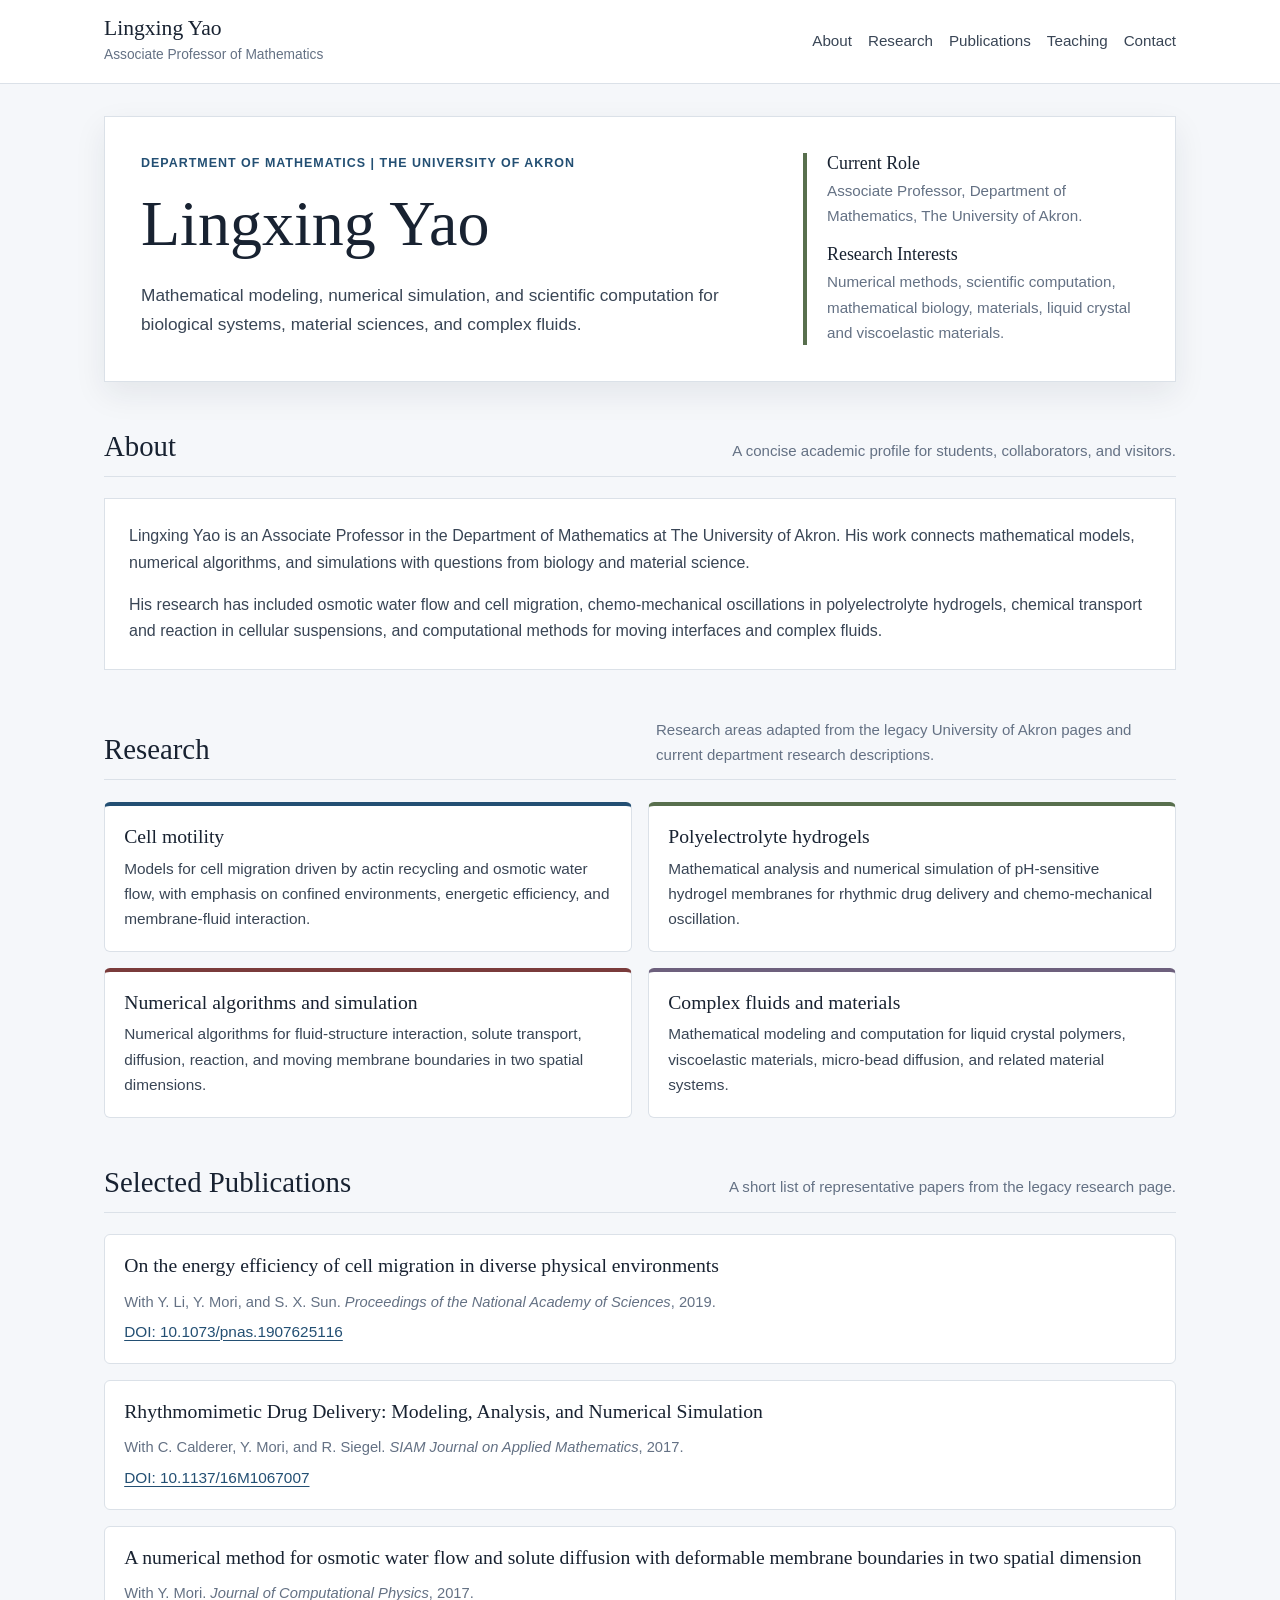
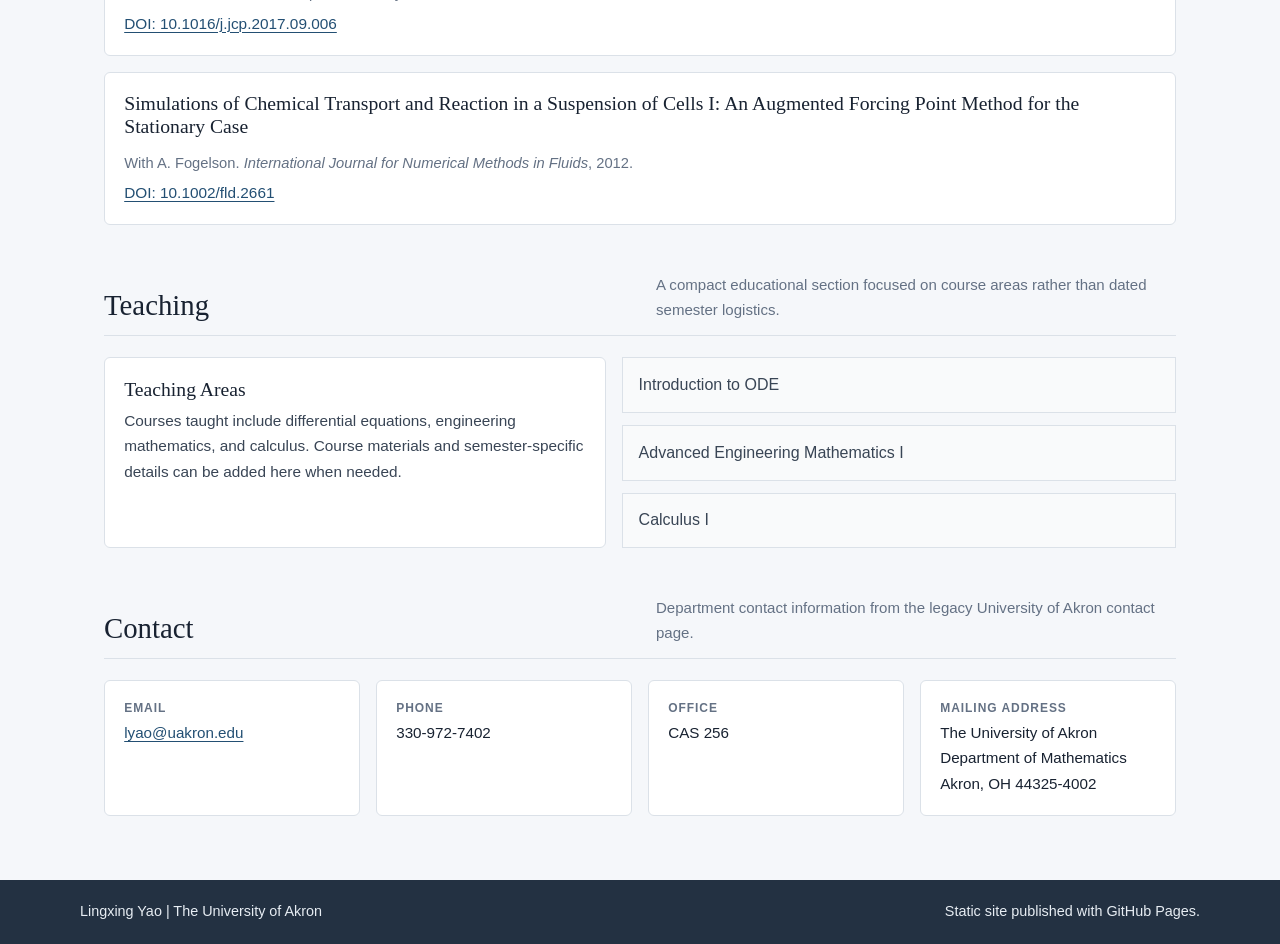
==== index.html @ 011e1e4d "Redesign personal homepage" ====
<!DOCTYPE html>
<html lang="en">
<head>
  <meta charset="UTF-8">
  <meta name="viewport" content="width=device-width, initial-scale=1.0">
  <meta name="description" content="Academic website for Lingxing Yao, Associate Professor in the Department of Mathematics at The University of Akron.">
  <title>Lingxing Yao | Mathematics</title>
  <style>
    :root {
      --ink: #182231;
      --text: #394555;
      --muted: #647184;
      --line: #dbe1e8;
      --paper: #ffffff;
      --bg: #f5f7fa;
      --navy: #234f73;
      --green: #586f4d;
      --maroon: #7a3b3b;
      --focus: #a65f2b;
      --shadow: 0 12px 30px rgba(24, 34, 49, 0.08);
    }

    * {
      box-sizing: border-box;
    }

    html {
      scroll-behavior: smooth;
    }

    body {
      margin: 0;
      background: var(--bg);
      color: var(--text);
      font-family: Arial, Helvetica, sans-serif;
      font-size: 16px;
      line-height: 1.65;
    }

    a {
      color: var(--navy);
      text-decoration-thickness: 1px;
      text-underline-offset: 3px;
    }

    a:hover {
      color: var(--maroon);
    }

    a:focus-visible,
    button:focus-visible {
      outline: 3px solid var(--focus);
      outline-offset: 3px;
    }

    h1,
    h2,
    h3 {
      color: var(--ink);
      font-family: Georgia, "Times New Roman", serif;
      font-weight: 500;
      line-height: 1.18;
      margin: 0;
    }

    p {
      margin: 0;
    }

    .site-header {
      background: var(--paper);
      border-bottom: 1px solid var(--line);
      position: sticky;
      top: 0;
      z-index: 10;
    }

    .header-inner {
      align-items: center;
      display: flex;
      gap: 1.25rem;
      justify-content: space-between;
      margin: 0 auto;
      max-width: 1120px;
      padding: 1rem 1.5rem;
    }

    .brand {
      min-width: 12rem;
    }

    .brand a {
      color: var(--ink);
      text-decoration: none;
    }

    .brand-name {
      display: block;
      font-family: Georgia, "Times New Roman", serif;
      font-size: 1.35rem;
      line-height: 1.2;
    }

    .brand-role {
      color: var(--muted);
      display: block;
      font-size: 0.86rem;
      margin-top: 0.15rem;
    }

    .site-nav {
      align-items: center;
      display: flex;
      flex-wrap: wrap;
      gap: 0.45rem 1rem;
      justify-content: flex-end;
    }

    .site-nav a {
      border-bottom: 2px solid transparent;
      color: var(--text);
      font-size: 0.95rem;
      padding: 0.25rem 0;
      text-decoration: none;
    }

    .site-nav a:hover {
      border-bottom-color: var(--green);
      color: var(--ink);
    }

    main {
      margin: 0 auto;
      max-width: 1120px;
      padding: 2rem 1.5rem 4rem;
    }

    .hero {
      background: var(--paper);
      border: 1px solid var(--line);
      box-shadow: var(--shadow);
      display: grid;
      gap: 2rem;
      grid-template-columns: minmax(0, 1.5fr) minmax(260px, 0.8fr);
      padding: 2.25rem;
    }

    .eyebrow {
      color: var(--navy);
      font-size: 0.78rem;
      font-weight: 700;
      letter-spacing: 0.08em;
      margin-bottom: 0.75rem;
      text-transform: uppercase;
    }

    .hero h1 {
      font-size: clamp(2.2rem, 5vw, 4.25rem);
      max-width: 12ch;
    }

    .hero-summary {
      color: var(--text);
      font-size: 1.08rem;
      margin-top: 1.25rem;
      max-width: 680px;
    }

    .hero-meta {
      border-left: 4px solid var(--green);
      display: flex;
      flex-direction: column;
      gap: 1rem;
      padding-left: 1.25rem;
    }

    .meta-group h2 {
      font-size: 1.12rem;
      margin-bottom: 0.25rem;
    }

    .meta-group p {
      color: var(--muted);
      font-size: 0.95rem;
    }

    .section {
      padding-top: 3rem;
    }

    .section-header {
      align-items: end;
      border-bottom: 1px solid var(--line);
      display: flex;
      gap: 1rem;
      justify-content: space-between;
      margin-bottom: 1.35rem;
      padding-bottom: 0.75rem;
    }

    .section-header h2 {
      font-size: 1.8rem;
    }

    .section-note {
      color: var(--muted);
      font-size: 0.94rem;
      max-width: 520px;
    }

    .about-panel {
      background: var(--paper);
      border: 1px solid var(--line);
      padding: 1.5rem;
    }

    .about-panel p + p {
      margin-top: 1rem;
    }

    .research-grid {
      display: grid;
      gap: 1rem;
      grid-template-columns: repeat(2, minmax(0, 1fr));
    }

    .research-card,
    .publication,
    .teaching-card,
    .contact-card {
      background: var(--paper);
      border: 1px solid var(--line);
      border-radius: 6px;
      padding: 1.2rem;
    }

    .research-card {
      border-top: 4px solid var(--navy);
    }

    .research-card:nth-child(2) {
      border-top-color: var(--green);
    }

    .research-card:nth-child(3) {
      border-top-color: var(--maroon);
    }

    .research-card:nth-child(4) {
      border-top-color: #6d607d;
    }

    .research-card h3,
    .publication h3,
    .teaching-card h3 {
      font-size: 1.23rem;
      margin-bottom: 0.45rem;
    }

    .research-card p,
    .publication p,
    .teaching-card p {
      color: var(--text);
      font-size: 0.96rem;
    }

    .publication-list {
      display: grid;
      gap: 1rem;
    }

    .publication {
      display: grid;
      gap: 0.3rem;
    }

    .publication .venue {
      color: var(--muted);
      font-size: 0.92rem;
    }

    .teaching-layout {
      display: grid;
      gap: 1rem;
      grid-template-columns: minmax(0, 0.95fr) minmax(0, 1.05fr);
    }

    .course-list {
      display: grid;
      gap: 0.75rem;
      margin: 0;
      padding: 0;
    }

    .course-list li {
      background: #f9fafb;
      border: 1px solid var(--line);
      list-style: none;
      padding: 0.85rem 1rem;
    }

    .contact-layout {
      display: grid;
      gap: 1rem;
      grid-template-columns: repeat(4, minmax(0, 1fr));
    }

    .contact-card h3 {
      color: var(--muted);
      font-family: Arial, Helvetica, sans-serif;
      font-size: 0.75rem;
      font-weight: 700;
      letter-spacing: 0.08em;
      margin: 0 0 0.35rem;
      text-transform: uppercase;
    }

    .contact-card p {
      color: var(--ink);
      font-size: 0.95rem;
    }

    .site-footer {
      background: #233142;
      color: #e7edf3;
      font-size: 0.9rem;
      padding: 1.25rem 1.5rem;
    }

    .footer-inner {
      display: flex;
      flex-wrap: wrap;
      gap: 0.75rem 1.5rem;
      justify-content: space-between;
      margin: 0 auto;
      max-width: 1120px;
    }

    @media (max-width: 820px) {
      .header-inner,
      .section-header {
        align-items: flex-start;
        flex-direction: column;
      }

      .site-nav {
        justify-content: flex-start;
      }

      .hero,
      .research-grid,
      .teaching-layout,
      .contact-layout {
        grid-template-columns: 1fr;
      }

      .hero {
        padding: 1.5rem;
      }

      .hero h1 {
        max-width: none;
      }
    }

    @media (max-width: 520px) {
      main {
        padding: 1.25rem 1rem 3rem;
      }

      .header-inner {
        padding: 0.85rem 1rem;
      }

      .site-header {
        position: static;
      }

      .site-nav {
        gap: 0.35rem 0.8rem;
      }

      .section {
        padding-top: 2.25rem;
      }
    }
  </style>
</head>
<body>
  <header class="site-header">
    <div class="header-inner">
      <div class="brand">
        <a href="#top" aria-label="Lingxing Yao home">
          <span class="brand-name">Lingxing Yao</span>
          <span class="brand-role">Associate Professor of Mathematics</span>
        </a>
      </div>
      <nav class="site-nav" aria-label="Primary navigation">
        <a href="#about">About</a>
        <a href="#research">Research</a>
        <a href="#publications">Publications</a>
        <a href="#teaching">Teaching</a>
        <a href="#contact">Contact</a>
      </nav>
    </div>
  </header>

  <main id="top">
    <section class="hero" aria-labelledby="hero-title">
      <div>
        <p class="eyebrow">Department of Mathematics | The University of Akron</p>
        <h1 id="hero-title">Lingxing Yao</h1>
        <p class="hero-summary">
          Mathematical modeling, numerical simulation, and scientific computation for biological systems,
          material sciences, and complex fluids.
        </p>
      </div>
      <aside class="hero-meta" aria-label="Academic profile summary">
        <div class="meta-group">
          <h2>Current Role</h2>
          <p>Associate Professor, Department of Mathematics, The University of Akron.</p>
        </div>
        <div class="meta-group">
          <h2>Research Interests</h2>
          <p>Numerical methods, scientific computation, mathematical biology, materials, liquid crystal and viscoelastic materials.</p>
        </div>
      </aside>
    </section>

    <section class="section" id="about" aria-labelledby="about-title">
      <div class="section-header">
        <h2 id="about-title">About</h2>
        <p class="section-note">A concise academic profile for students, collaborators, and visitors.</p>
      </div>
      <div class="about-panel">
        <p>
          Lingxing Yao is an Associate Professor in the Department of Mathematics at The University of Akron.
          His work connects mathematical models, numerical algorithms, and simulations with questions from
          biology and material science.
        </p>
        <p>
          His research has included osmotic water flow and cell migration, chemo-mechanical oscillations in
          polyelectrolyte hydrogels, chemical transport and reaction in cellular suspensions, and computational
          methods for moving interfaces and complex fluids.
        </p>
      </div>
    </section>

    <section class="section" id="research" aria-labelledby="research-title">
      <div class="section-header">
        <h2 id="research-title">Research</h2>
        <p class="section-note">Research areas adapted from the legacy University of Akron pages and current department research descriptions.</p>
      </div>
      <div class="research-grid">
        <article class="research-card">
          <h3>Cell motility</h3>
          <p>
            Models for cell migration driven by actin recycling and osmotic water flow, with emphasis on
            confined environments, energetic efficiency, and membrane-fluid interaction.
          </p>
        </article>
        <article class="research-card">
          <h3>Polyelectrolyte hydrogels</h3>
          <p>
            Mathematical analysis and numerical simulation of pH-sensitive hydrogel membranes for rhythmic
            drug delivery and chemo-mechanical oscillation.
          </p>
        </article>
        <article class="research-card">
          <h3>Numerical algorithms and simulation</h3>
          <p>
            Numerical algorithms for fluid-structure interaction, solute transport, diffusion, reaction, and
            moving membrane boundaries in two spatial dimensions.
          </p>
        </article>
        <article class="research-card">
          <h3>Complex fluids and materials</h3>
          <p>
            Mathematical modeling and computation for liquid crystal polymers, viscoelastic materials,
            micro-bead diffusion, and related material systems.
          </p>
        </article>
      </div>
    </section>

    <section class="section" id="publications" aria-labelledby="publications-title">
      <div class="section-header">
        <h2 id="publications-title">Selected Publications</h2>
        <p class="section-note">A short list of representative papers from the legacy research page.</p>
      </div>
      <div class="publication-list">
        <article class="publication">
          <h3>On the energy efficiency of cell migration in diverse physical environments</h3>
          <p class="venue">With Y. Li, Y. Mori, and S. X. Sun. <em>Proceedings of the National Academy of Sciences</em>, 2019.</p>
          <p><a href="https://doi.org/10.1073/pnas.1907625116">DOI: 10.1073/pnas.1907625116</a></p>
        </article>
        <article class="publication">
          <h3>Rhythmomimetic Drug Delivery: Modeling, Analysis, and Numerical Simulation</h3>
          <p class="venue">With C. Calderer, Y. Mori, and R. Siegel. <em>SIAM Journal on Applied Mathematics</em>, 2017.</p>
          <p><a href="https://epubs.siam.org/doi/abs/10.1137/16M1067007">DOI: 10.1137/16M1067007</a></p>
        </article>
        <article class="publication">
          <h3>A numerical method for osmotic water flow and solute diffusion with deformable membrane boundaries in two spatial dimension</h3>
          <p class="venue">With Y. Mori. <em>Journal of Computational Physics</em>, 2017.</p>
          <p><a href="https://doi.org/10.1016/j.jcp.2017.09.006">DOI: 10.1016/j.jcp.2017.09.006</a></p>
        </article>
        <article class="publication">
          <h3>Simulations of Chemical Transport and Reaction in a Suspension of Cells I: An Augmented Forcing Point Method for the Stationary Case</h3>
          <p class="venue">With A. Fogelson. <em>International Journal for Numerical Methods in Fluids</em>, 2012.</p>
          <p><a href="https://doi.org/10.1002/fld.2661">DOI: 10.1002/fld.2661</a></p>
        </article>
      </div>
    </section>

    <section class="section" id="teaching" aria-labelledby="teaching-title">
      <div class="section-header">
        <h2 id="teaching-title">Teaching</h2>
        <p class="section-note">A compact educational section focused on course areas rather than dated semester logistics.</p>
      </div>
      <div class="teaching-layout">
        <article class="teaching-card">
          <h3>Teaching Areas</h3>
          <p>
            Courses taught include differential equations, engineering mathematics, and calculus. Course
            materials and semester-specific details can be added here when needed.
          </p>
        </article>
        <ul class="course-list" aria-label="Representative courses">
          <li>Introduction to ODE</li>
          <li>Advanced Engineering Mathematics I</li>
          <li>Calculus I</li>
        </ul>
      </div>
    </section>

    <section class="section" id="contact" aria-labelledby="contact-title">
      <div class="section-header">
        <h2 id="contact-title">Contact</h2>
        <p class="section-note">Department contact information from the legacy University of Akron contact page.</p>
      </div>
      <div class="contact-layout">
        <article class="contact-card">
          <h3>Email</h3>
          <p><a href="mailto:lyao@uakron.edu">lyao@uakron.edu</a></p>
        </article>
        <article class="contact-card">
          <h3>Phone</h3>
          <p>330-972-7402</p>
        </article>
        <article class="contact-card">
          <h3>Office</h3>
          <p>CAS 256</p>
        </article>
        <article class="contact-card">
          <h3>Mailing Address</h3>
          <p>The University of Akron<br>Department of Mathematics<br>Akron, OH 44325-4002</p>
        </article>
      </div>
    </section>
  </main>

  <footer class="site-footer">
    <div class="footer-inner">
      <span>Lingxing Yao | The University of Akron</span>
      <span>Static site published with GitHub Pages.</span>
    </div>
  </footer>
</body>
</html>
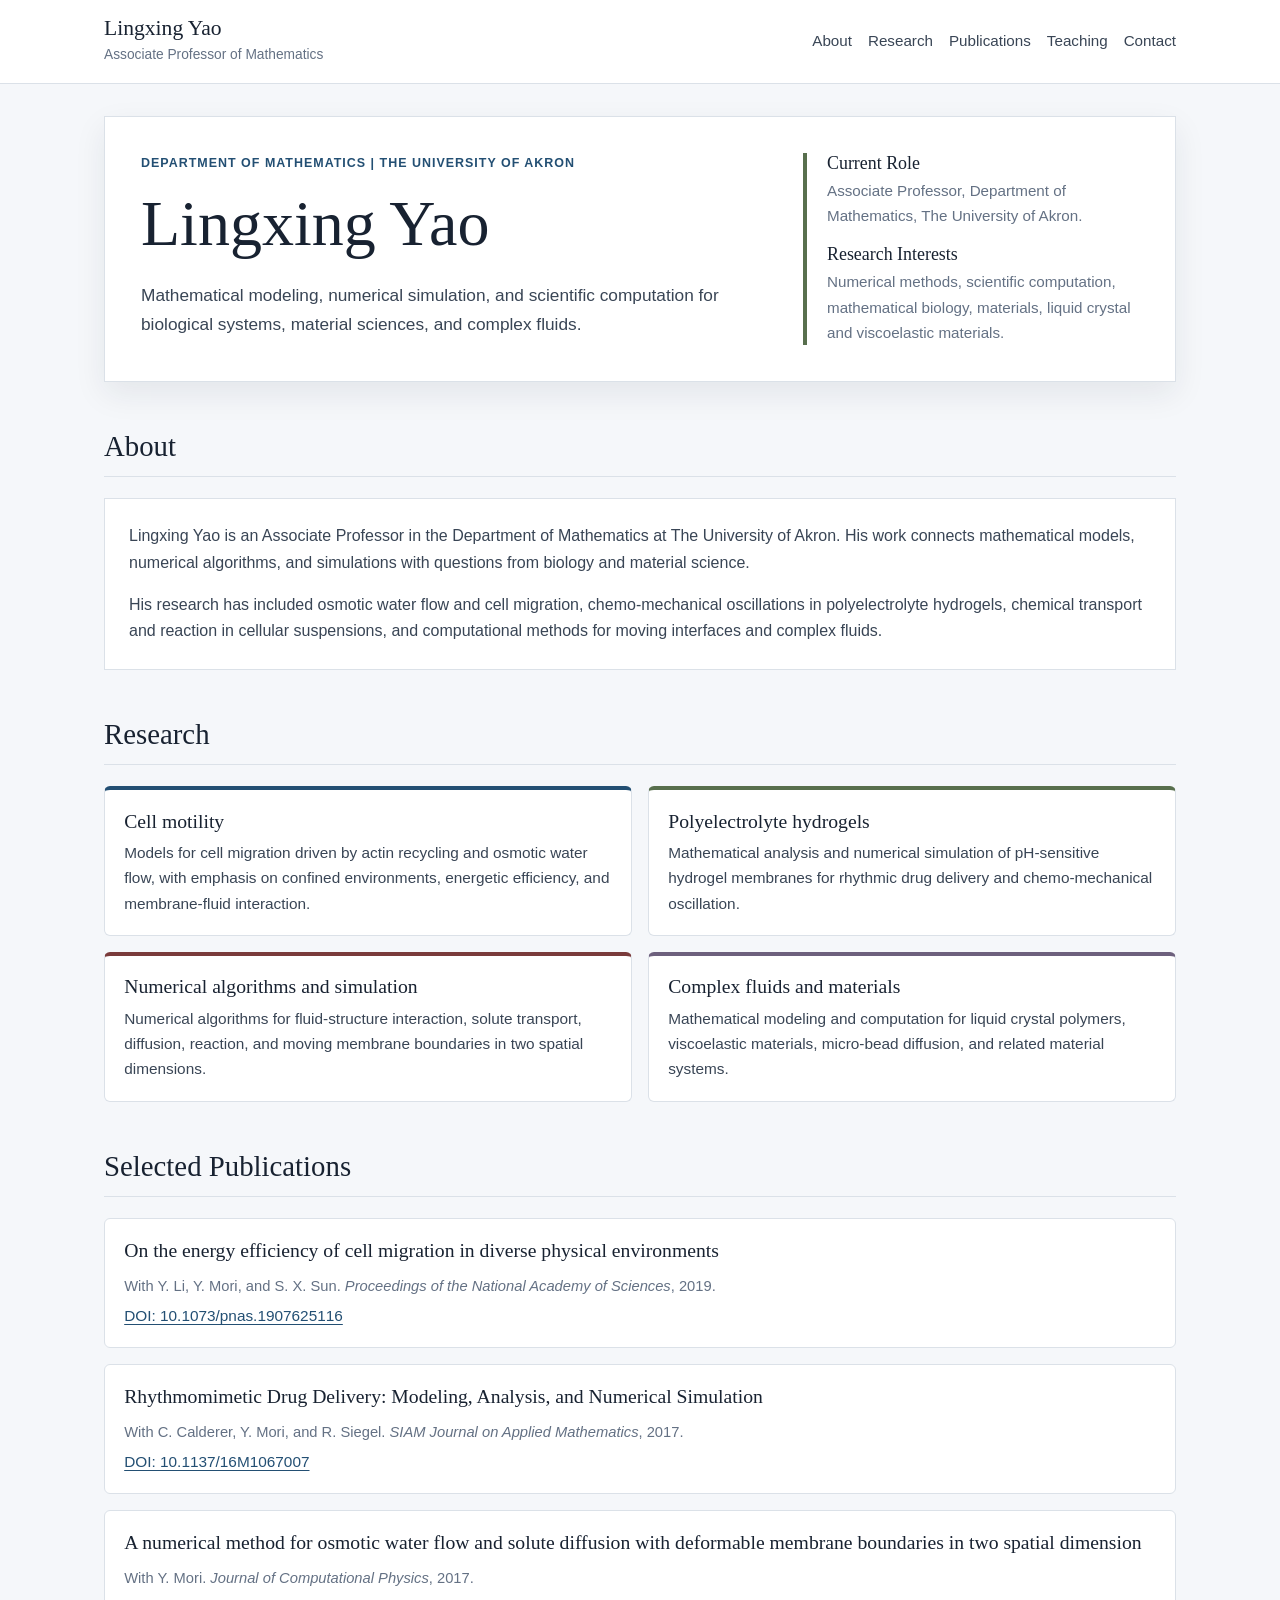
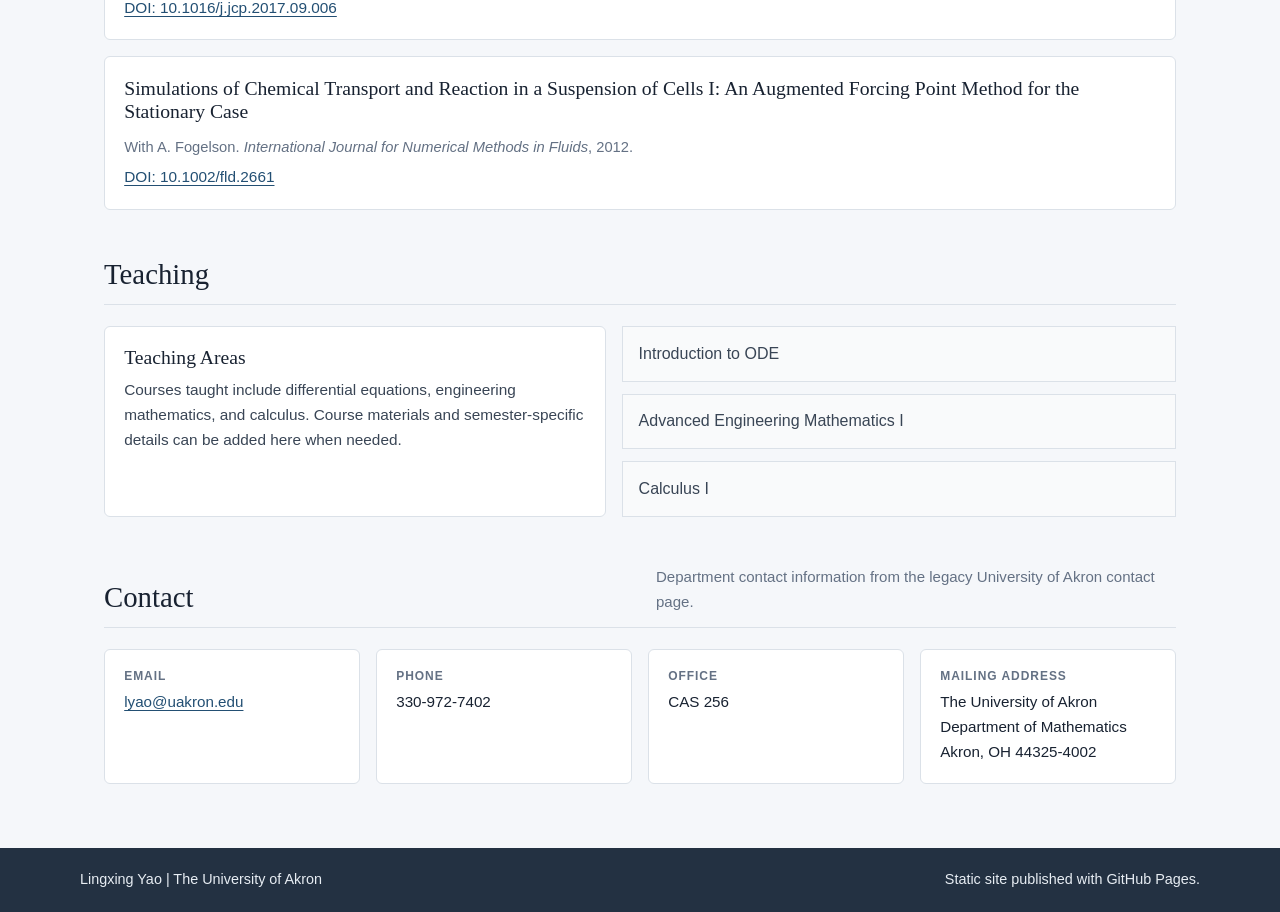
==== commit 2e176533: "Resolve site merge conflicts" ====
--- a/index.html
+++ b/index.html
@@ -430,7 +430,7 @@
     <section class="section" id="about" aria-labelledby="about-title">
       <div class="section-header">
         <h2 id="about-title">About</h2>
-        <p class="section-note">A concise academic profile for students, collaborators, and visitors.</p>
+        <p class="section-note"></p>
       </div>
       <div class="about-panel">
         <p>
@@ -449,7 +449,7 @@
     <section class="section" id="research" aria-labelledby="research-title">
       <div class="section-header">
         <h2 id="research-title">Research</h2>
-        <p class="section-note">Research areas adapted from the legacy University of Akron pages and current department research descriptions.</p>
+        <p class="section-note"></p>
       </div>
       <div class="research-grid">
         <article class="research-card">
@@ -486,7 +486,7 @@
     <section class="section" id="publications" aria-labelledby="publications-title">
       <div class="section-header">
         <h2 id="publications-title">Selected Publications</h2>
-        <p class="section-note">A short list of representative papers from the legacy research page.</p>
+        <p class="section-note"></p>
       </div>
       <div class="publication-list">
         <article class="publication">
@@ -515,7 +515,7 @@
     <section class="section" id="teaching" aria-labelledby="teaching-title">
       <div class="section-header">
         <h2 id="teaching-title">Teaching</h2>
-        <p class="section-note">A compact educational section focused on course areas rather than dated semester logistics.</p>
+        <p class="section-note"></p>
       </div>
       <div class="teaching-layout">
         <article class="teaching-card">
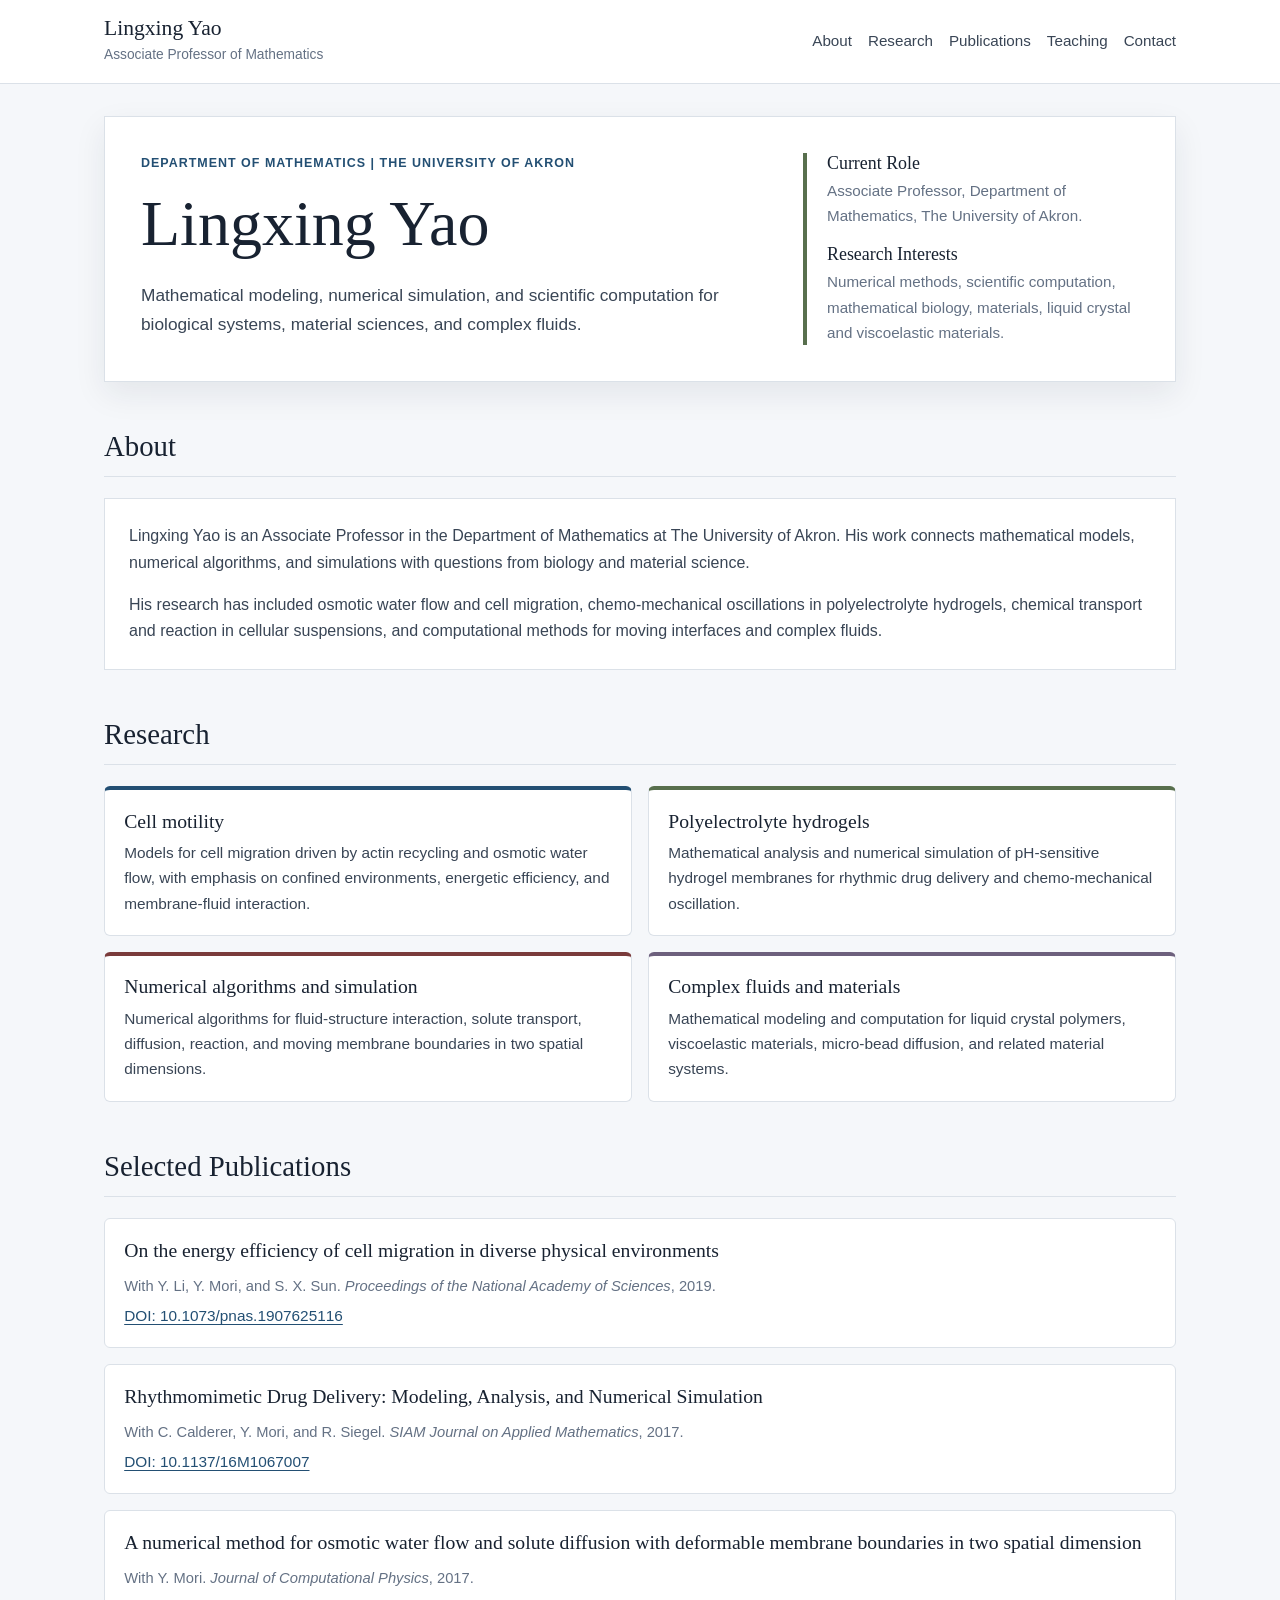
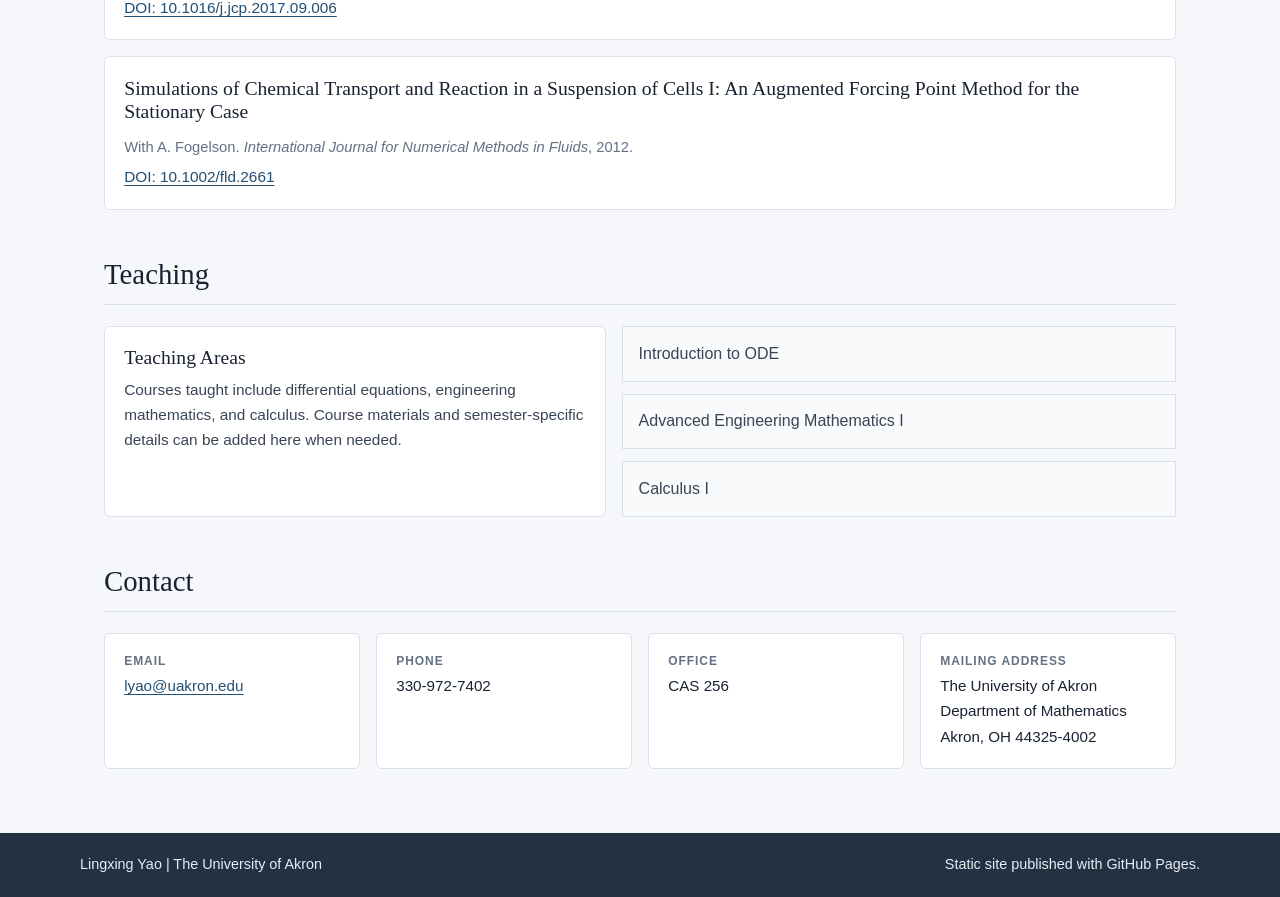
==== commit b09b4fe6: "Resolve site merge conflicts" ====
--- a/index.html
+++ b/index.html
@@ -536,7 +536,7 @@
     <section class="section" id="contact" aria-labelledby="contact-title">
       <div class="section-header">
         <h2 id="contact-title">Contact</h2>
-        <p class="section-note">Department contact information from the legacy University of Akron contact page.</p>
+        <p class="section-note"></p>
       </div>
       <div class="contact-layout">
         <article class="contact-card">
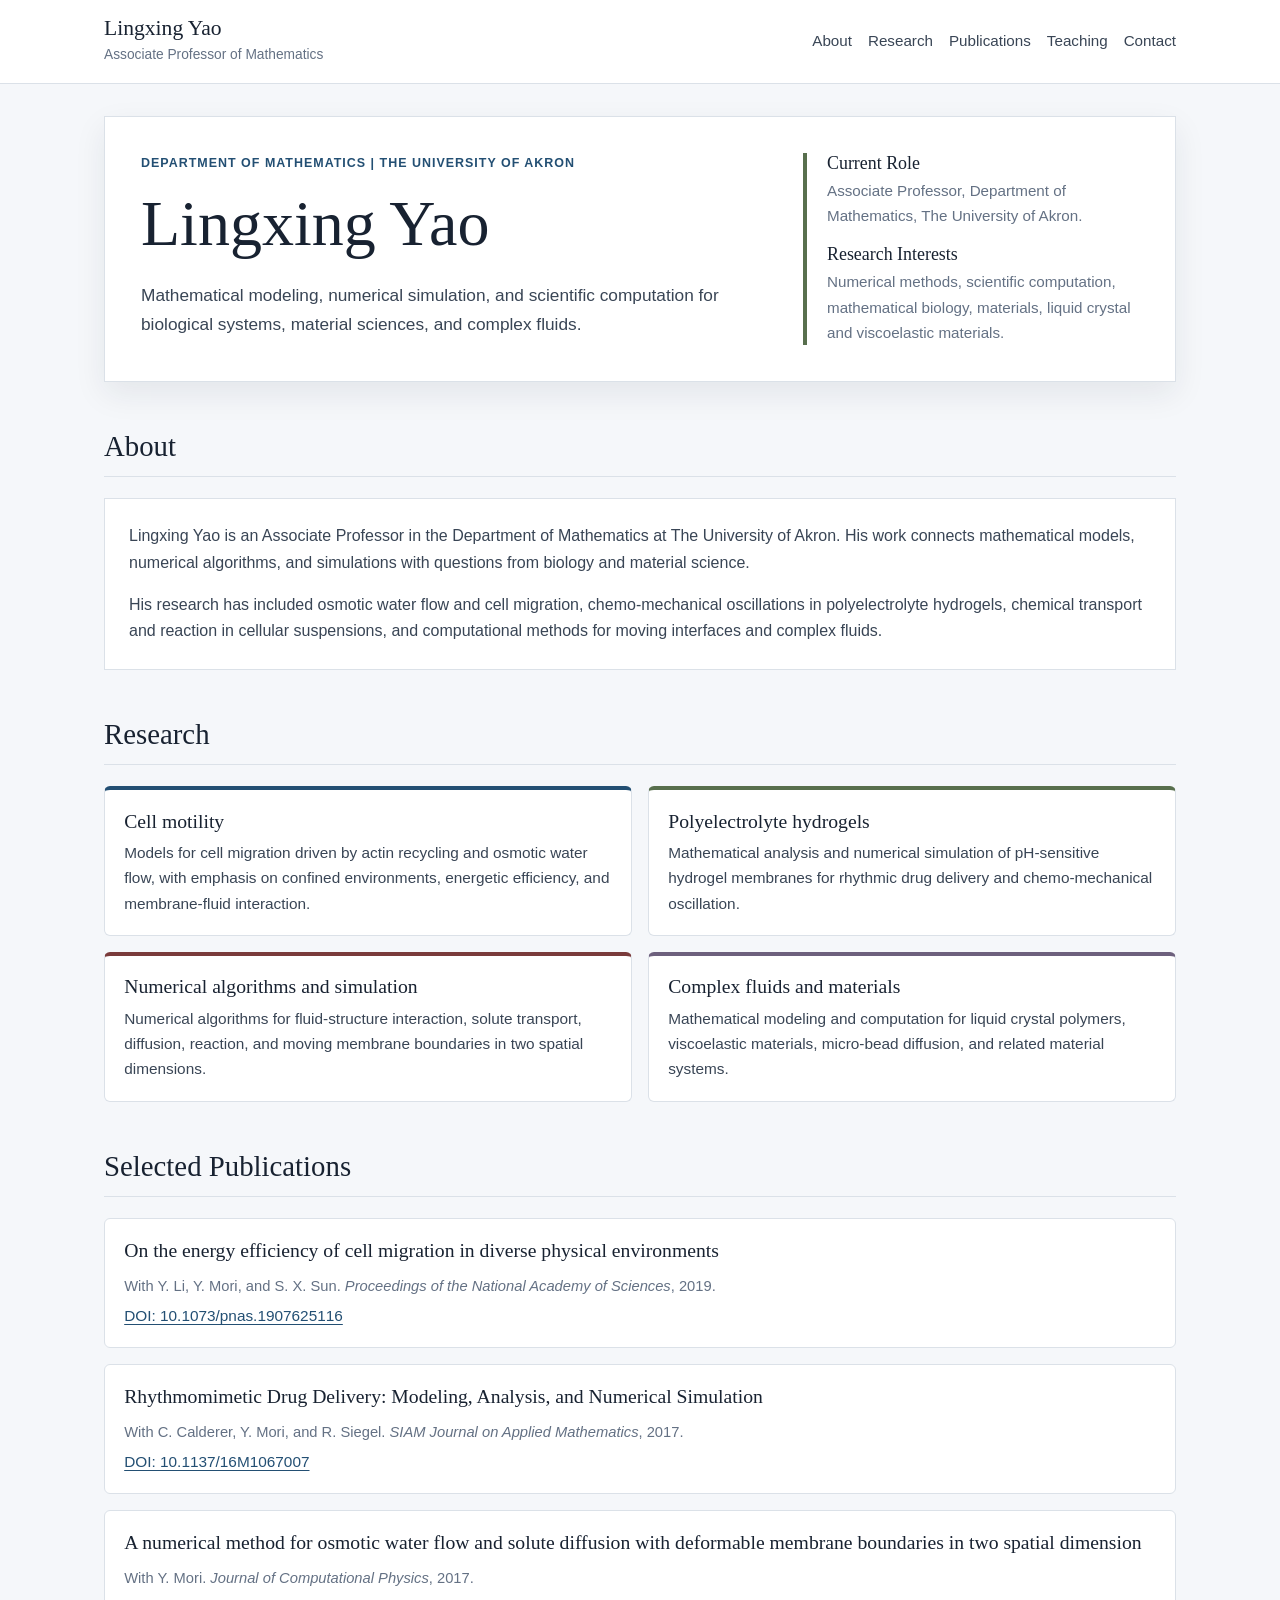
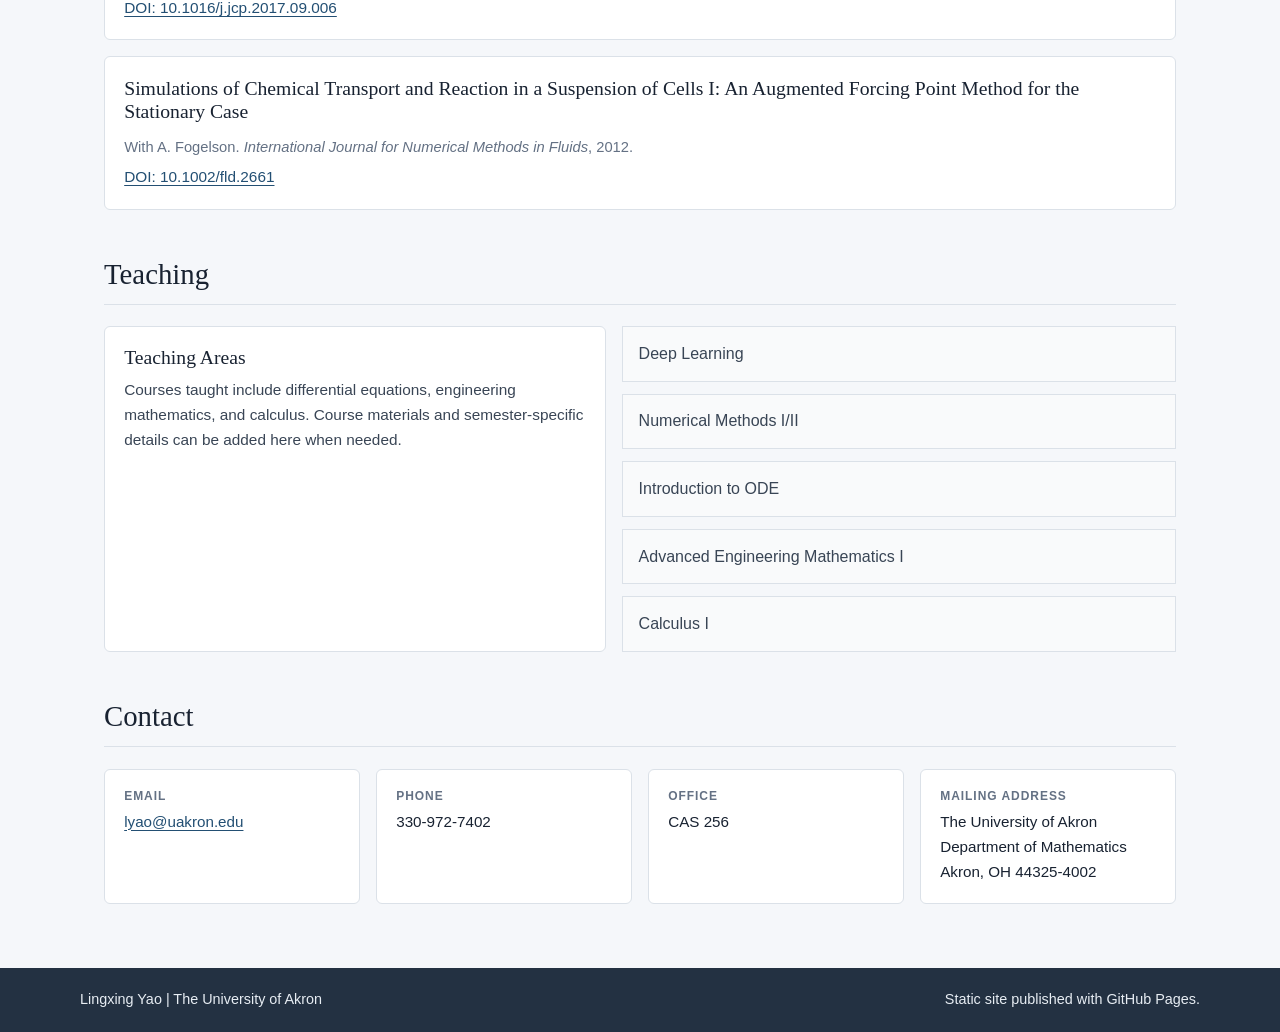
==== commit 3cbca03b: "Resolve site merge conflicts" ====
--- a/index.html
+++ b/index.html
@@ -526,6 +526,8 @@
           </p>
         </article>
         <ul class="course-list" aria-label="Representative courses">
+          <li>Deep Learning</li>
+          <li>Numerical Methods I/II</li>
           <li>Introduction to ODE</li>
           <li>Advanced Engineering Mathematics I</li>
           <li>Calculus I</li>
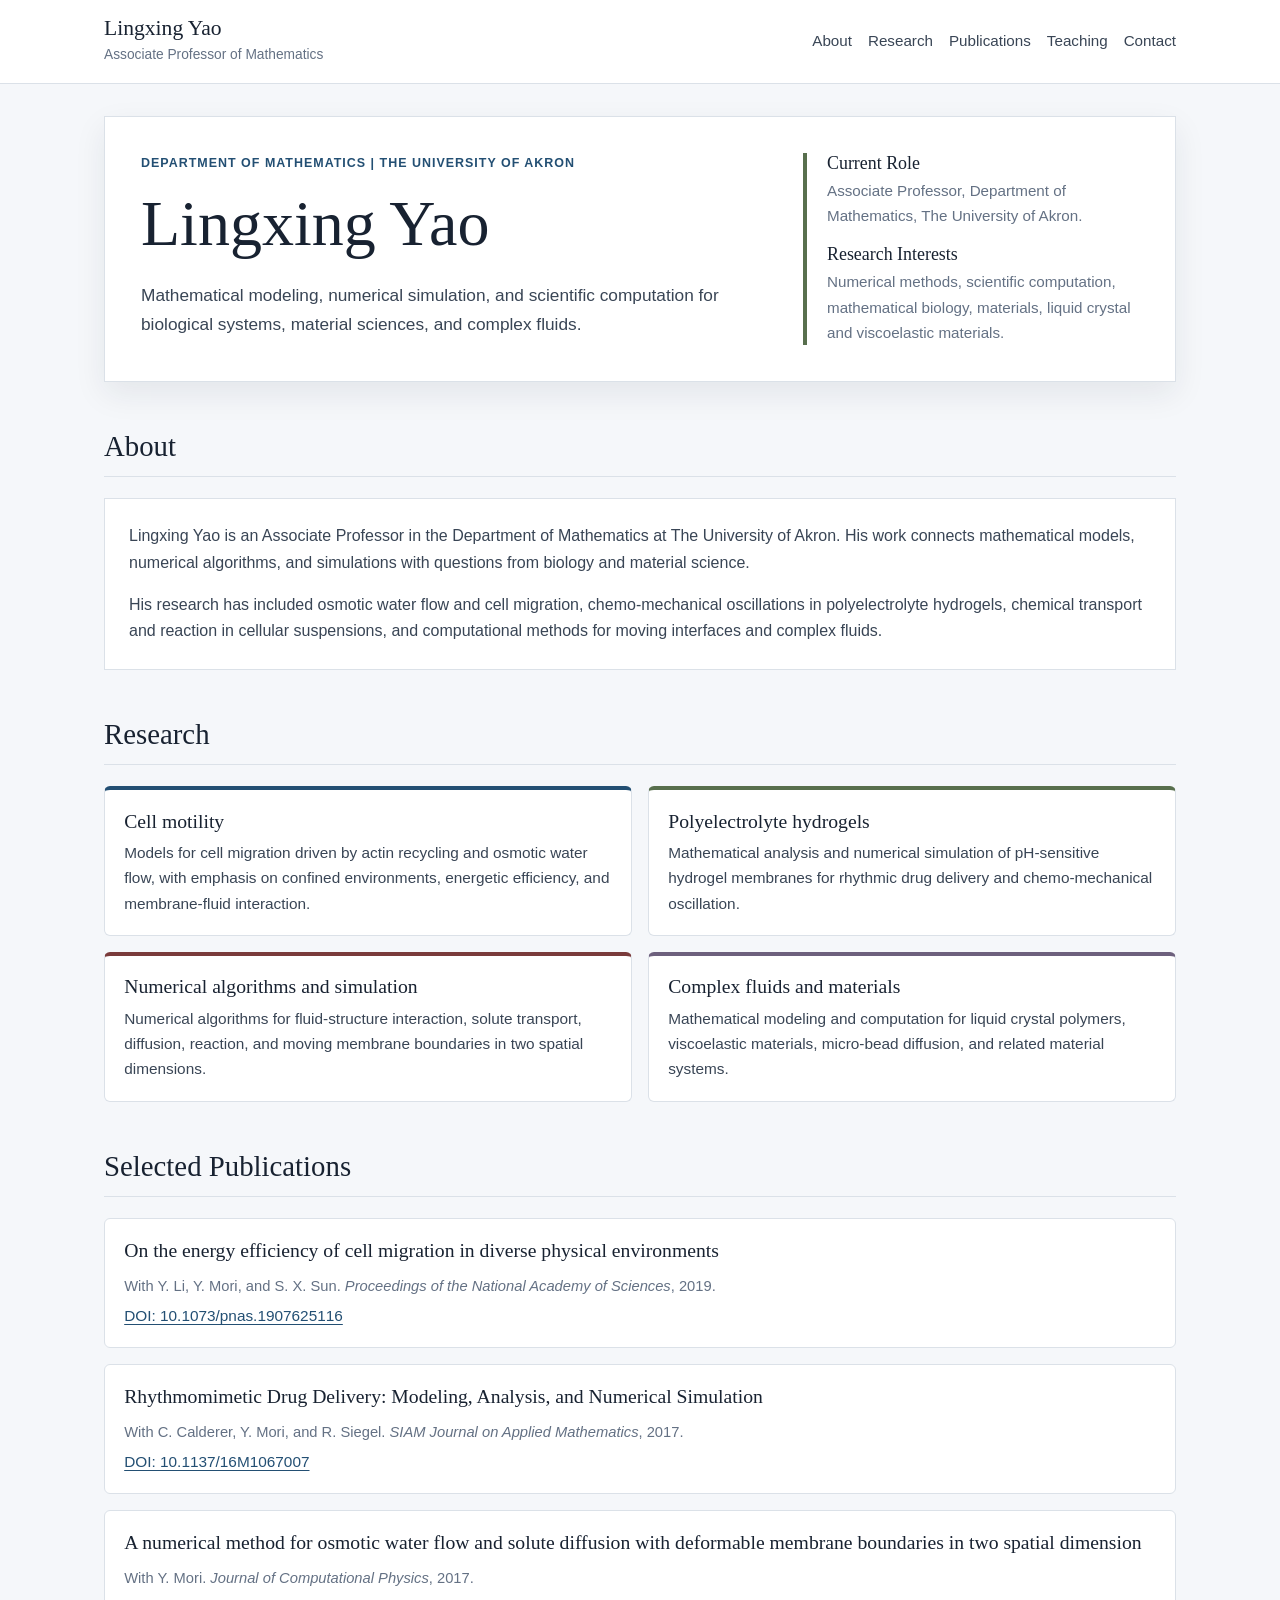
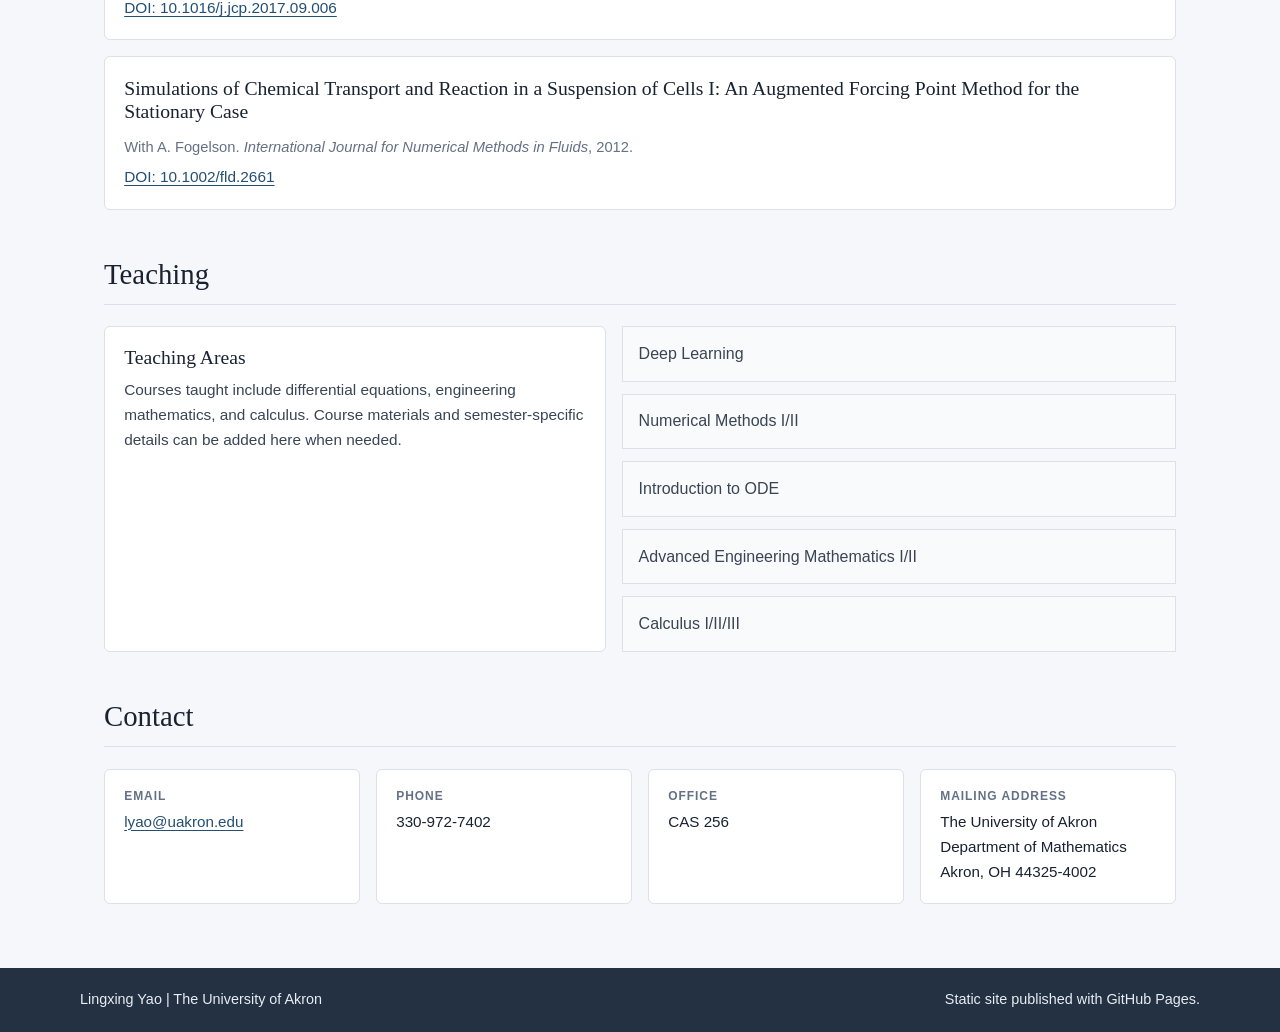
==== commit 0aa2ced9: "Resolve site merge conflicts" ====
--- a/index.html
+++ b/index.html
@@ -529,8 +529,8 @@
           <li>Deep Learning</li>
           <li>Numerical Methods I/II</li>
           <li>Introduction to ODE</li>
-          <li>Advanced Engineering Mathematics I</li>
-          <li>Calculus I</li>
+          <li>Advanced Engineering Mathematics I/II</li>
+          <li>Calculus I/II/III</li>
         </ul>
       </div>
     </section>
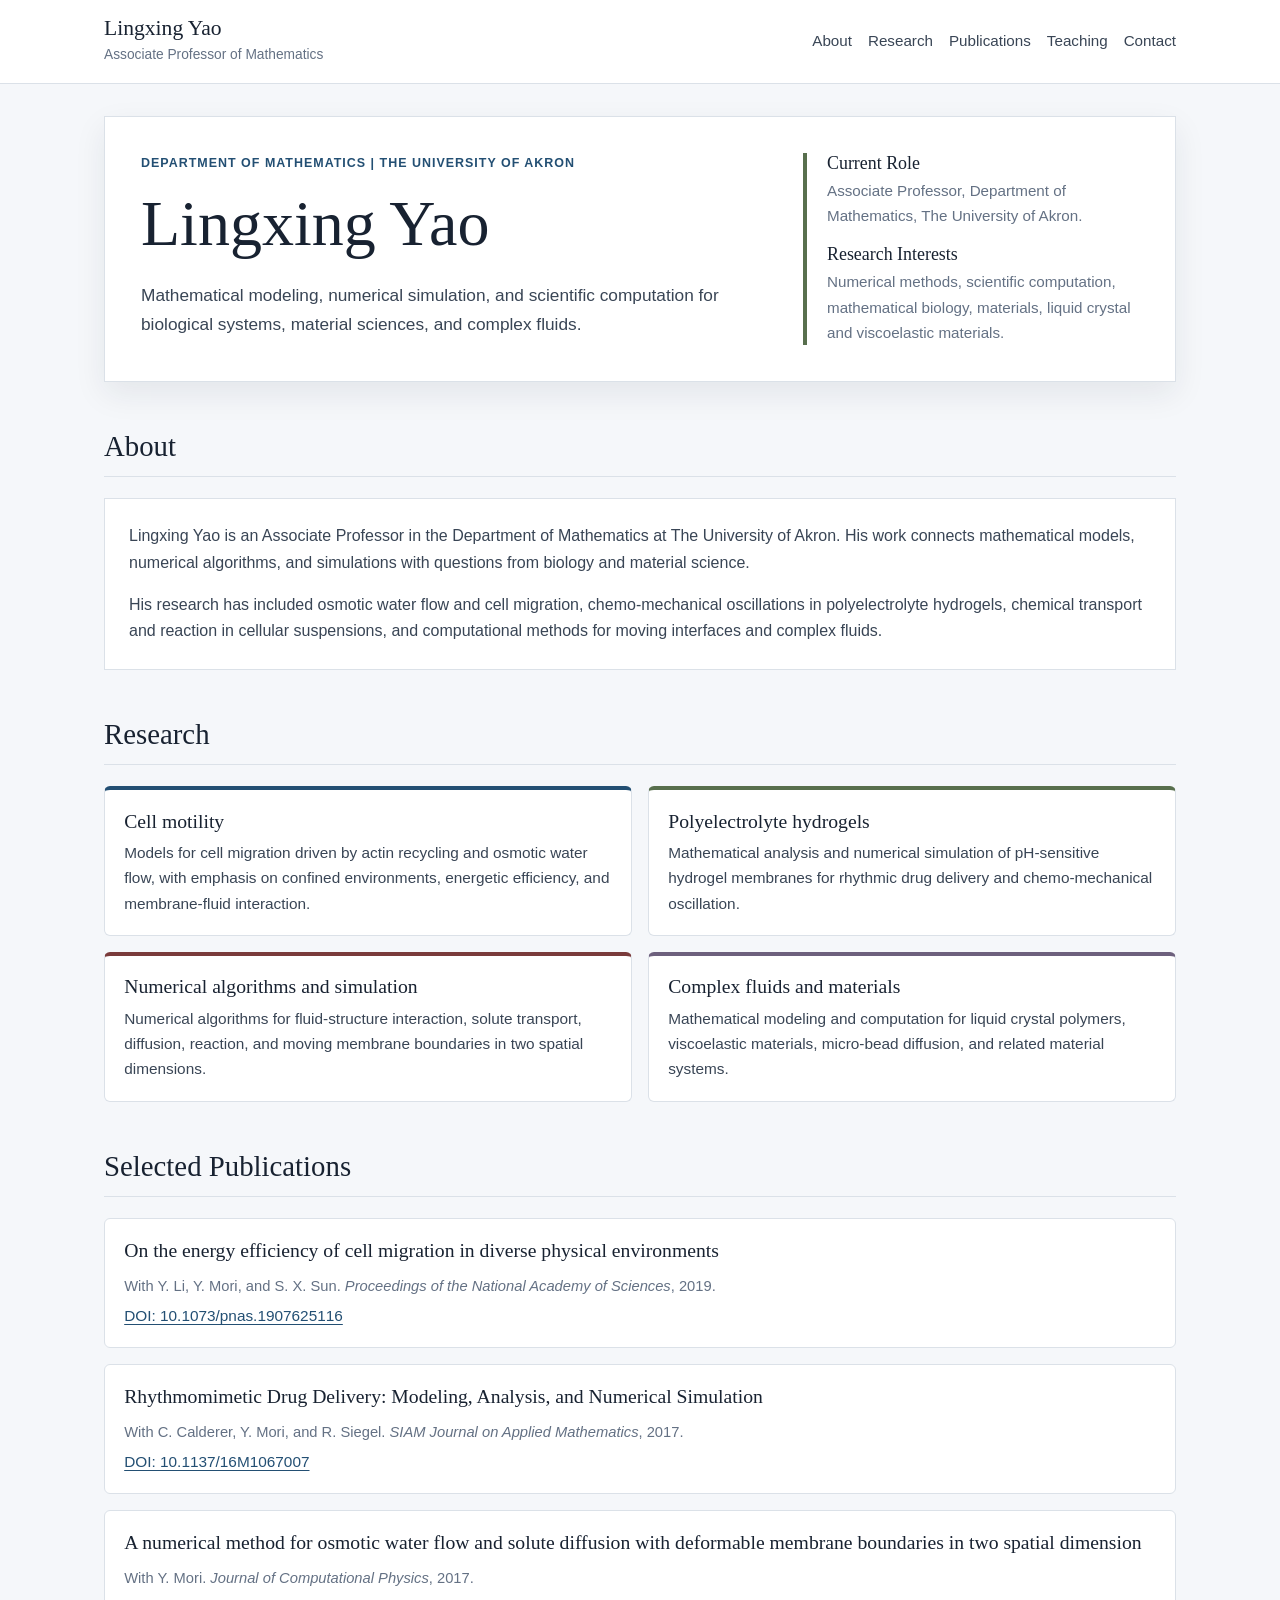
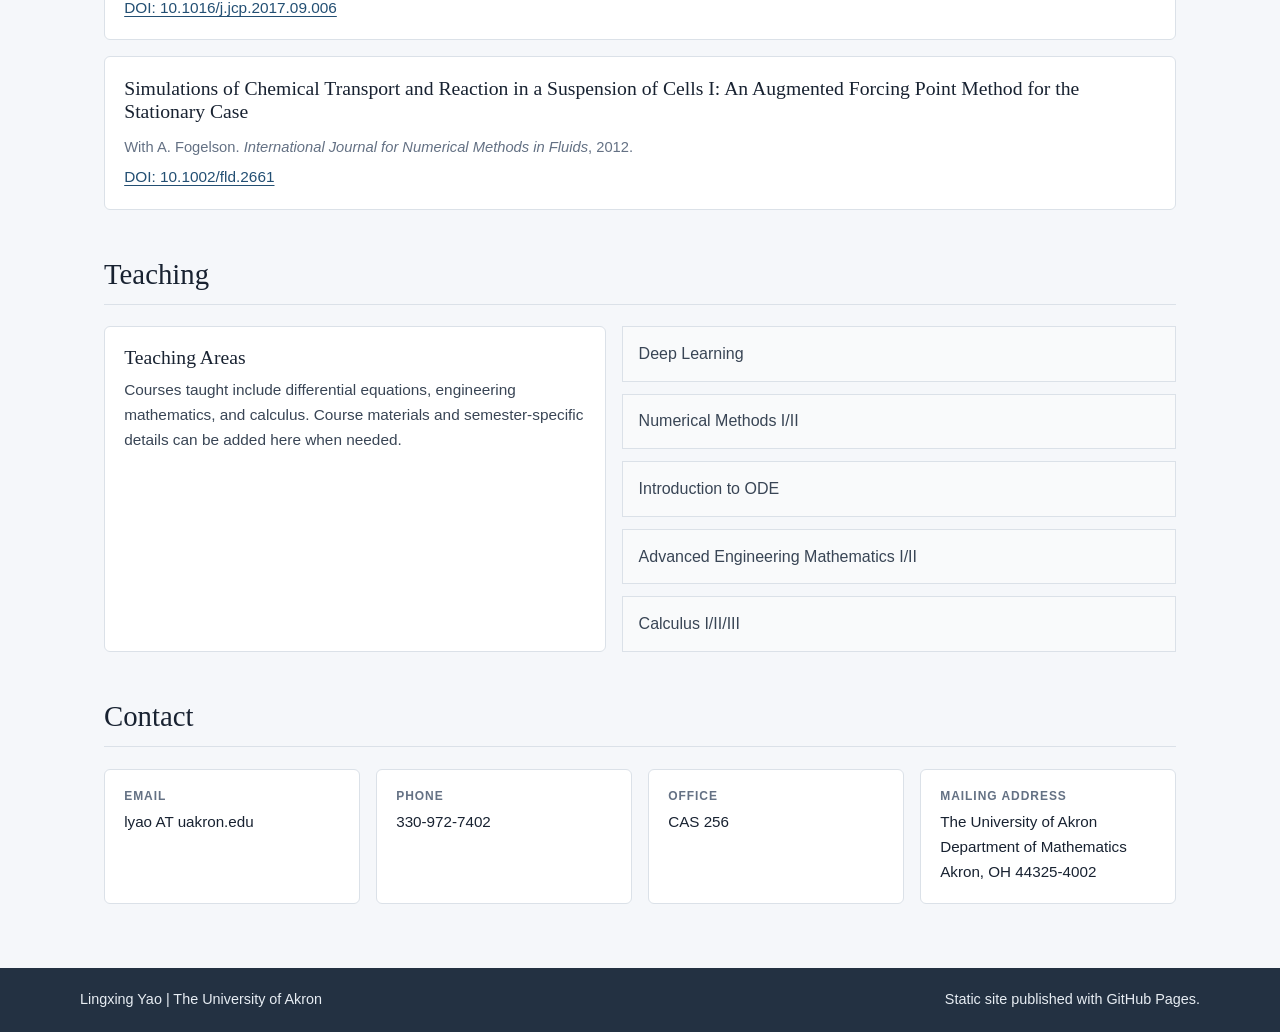
==== commit 5b0f1525: "Resolve site merge conflicts" ====
--- a/index.html
+++ b/index.html
@@ -543,7 +543,7 @@
       <div class="contact-layout">
         <article class="contact-card">
           <h3>Email</h3>
-          <p><a href="mailto:lyao@uakron.edu">lyao@uakron.edu</a></p>
+          <p>lyao AT uakron.edu</p>
         </article>
         <article class="contact-card">
           <h3>Phone</h3>
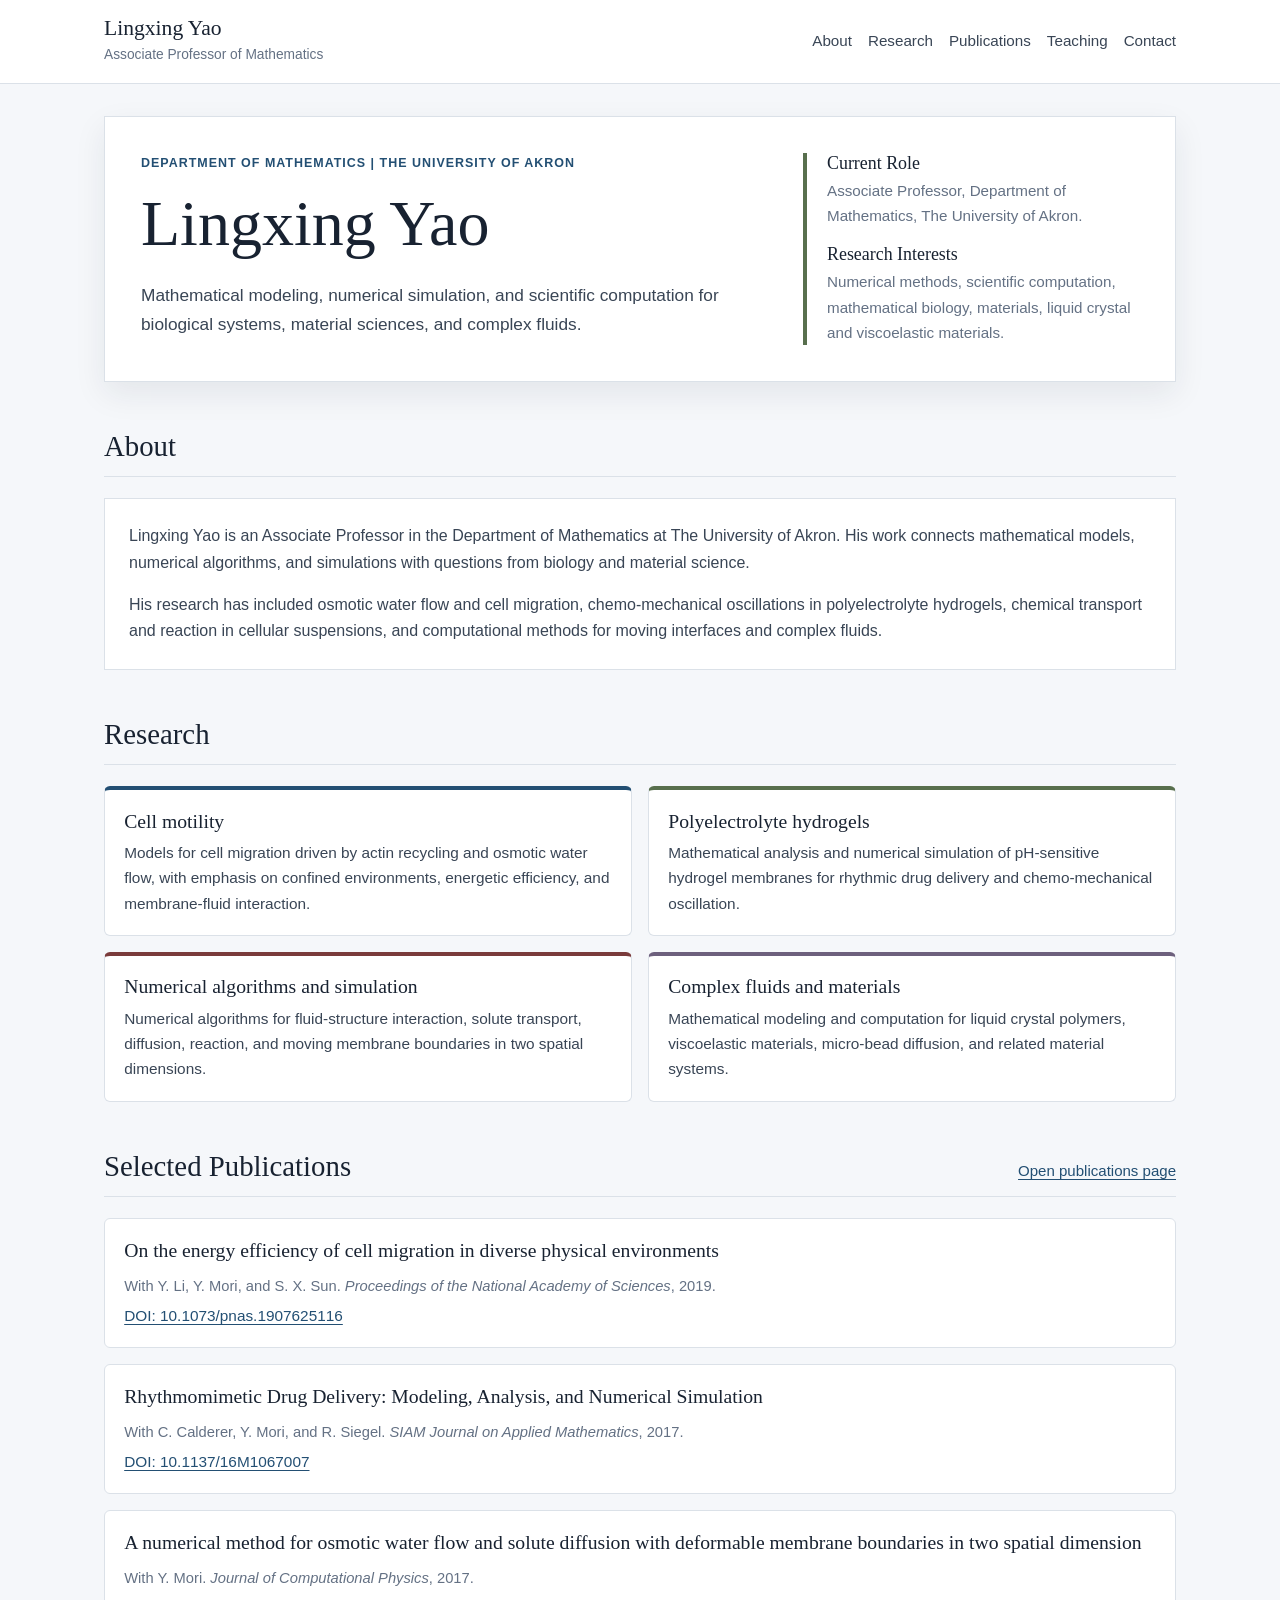
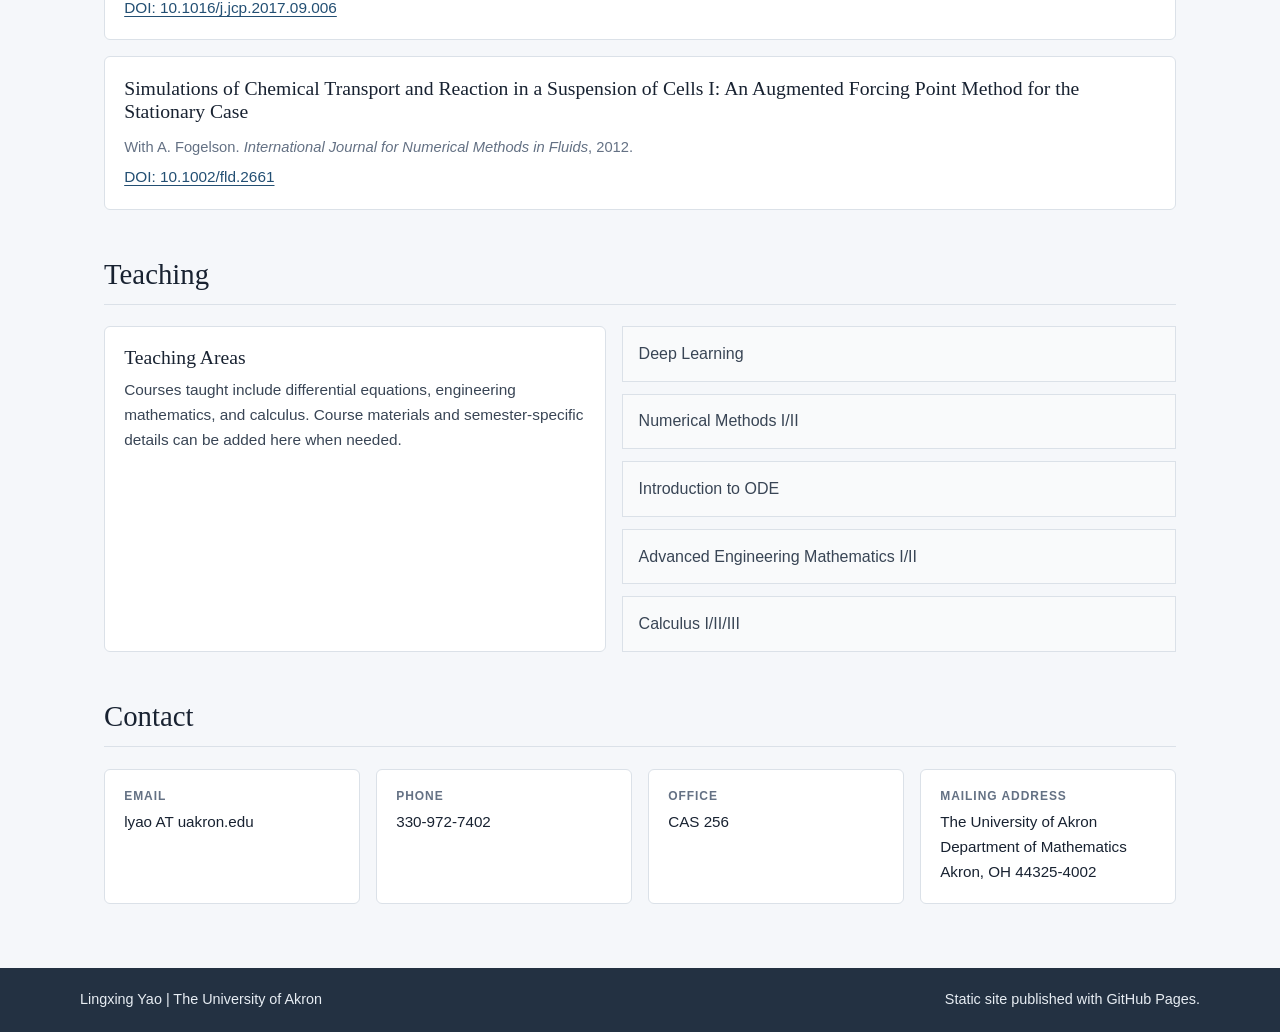
==== commit 83a0c15b: "Add publications page and sync website updates" ====
--- a/index.html
+++ b/index.html
@@ -398,7 +398,7 @@
       <nav class="site-nav" aria-label="Primary navigation">
         <a href="#about">About</a>
         <a href="#research">Research</a>
-        <a href="#publications">Publications</a>
+          <a href="./publications.html">Publications</a>
         <a href="#teaching">Teaching</a>
         <a href="#contact">Contact</a>
       </nav>
@@ -486,7 +486,7 @@
     <section class="section" id="publications" aria-labelledby="publications-title">
       <div class="section-header">
         <h2 id="publications-title">Selected Publications</h2>
-        <p class="section-note"></p>
+        <p class="section-note"><a href="./publications.html">Open publications page</a></p>
       </div>
       <div class="publication-list">
         <article class="publication">
